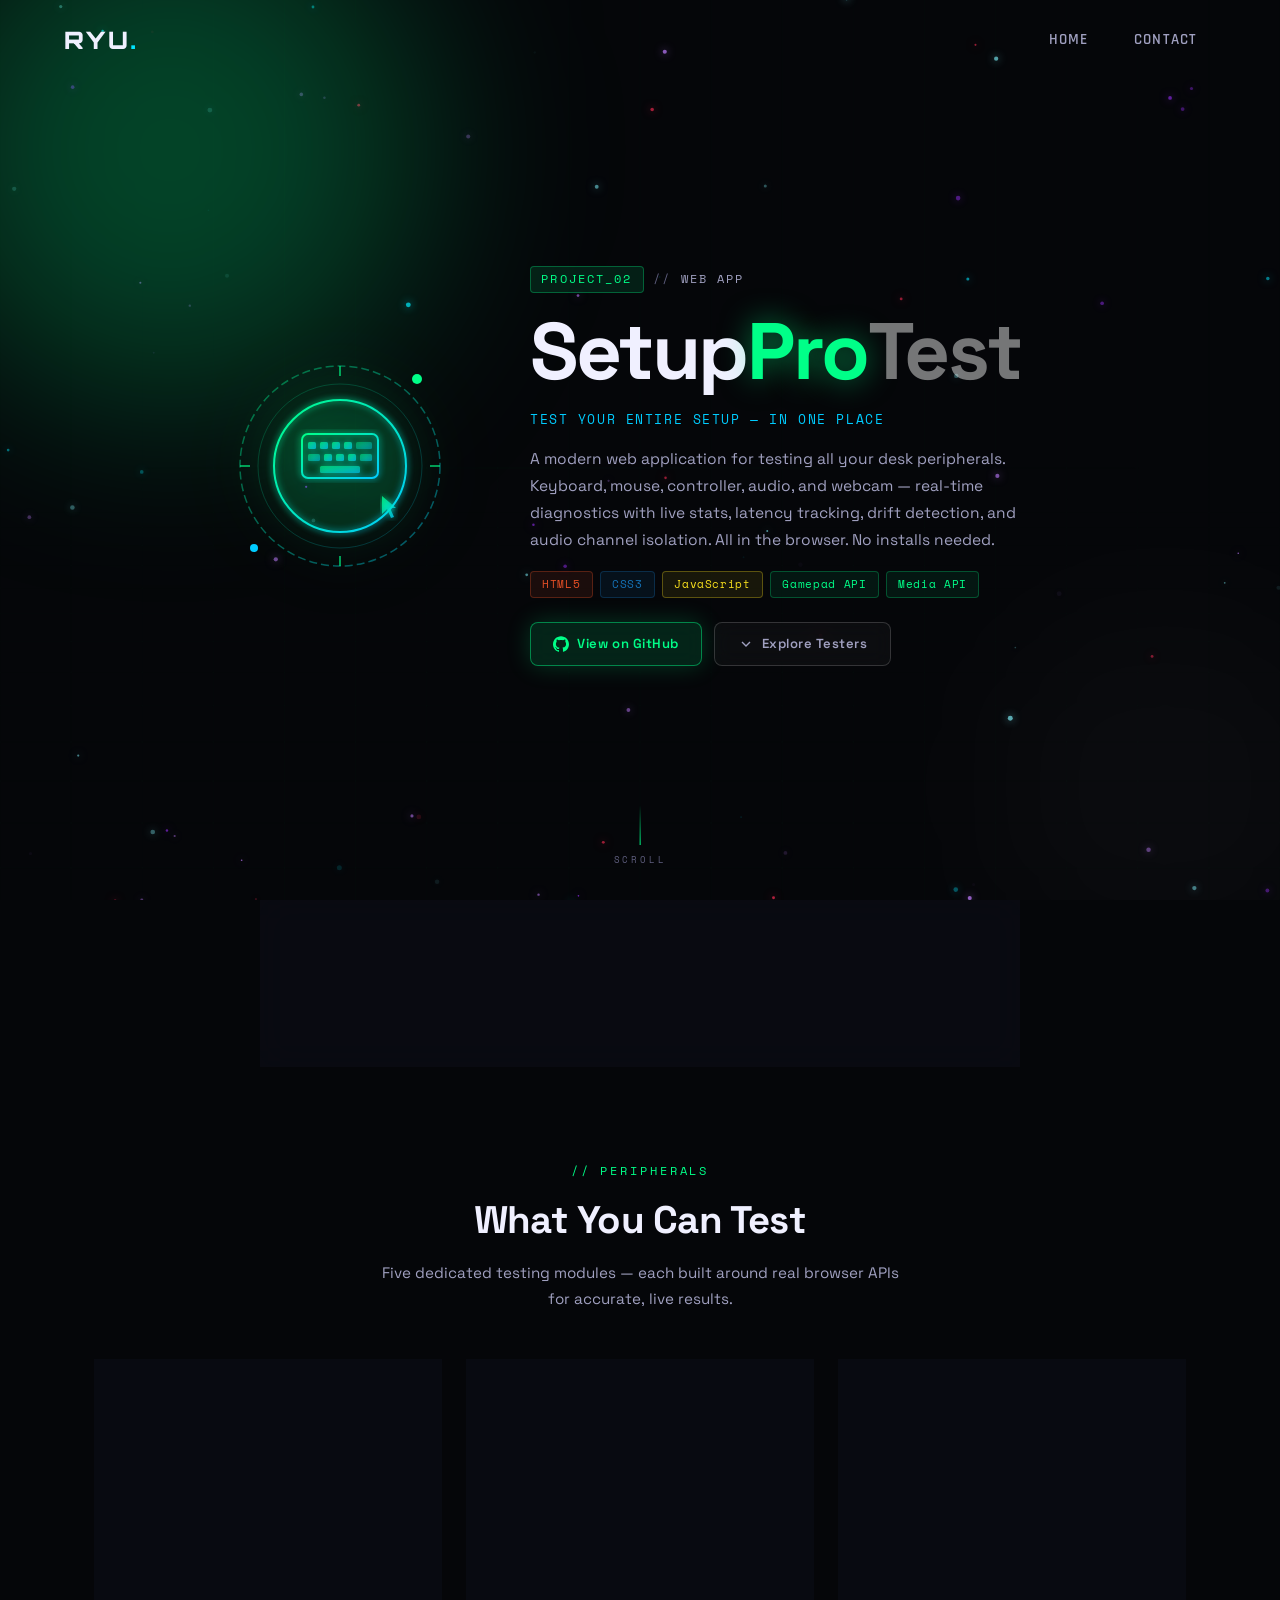
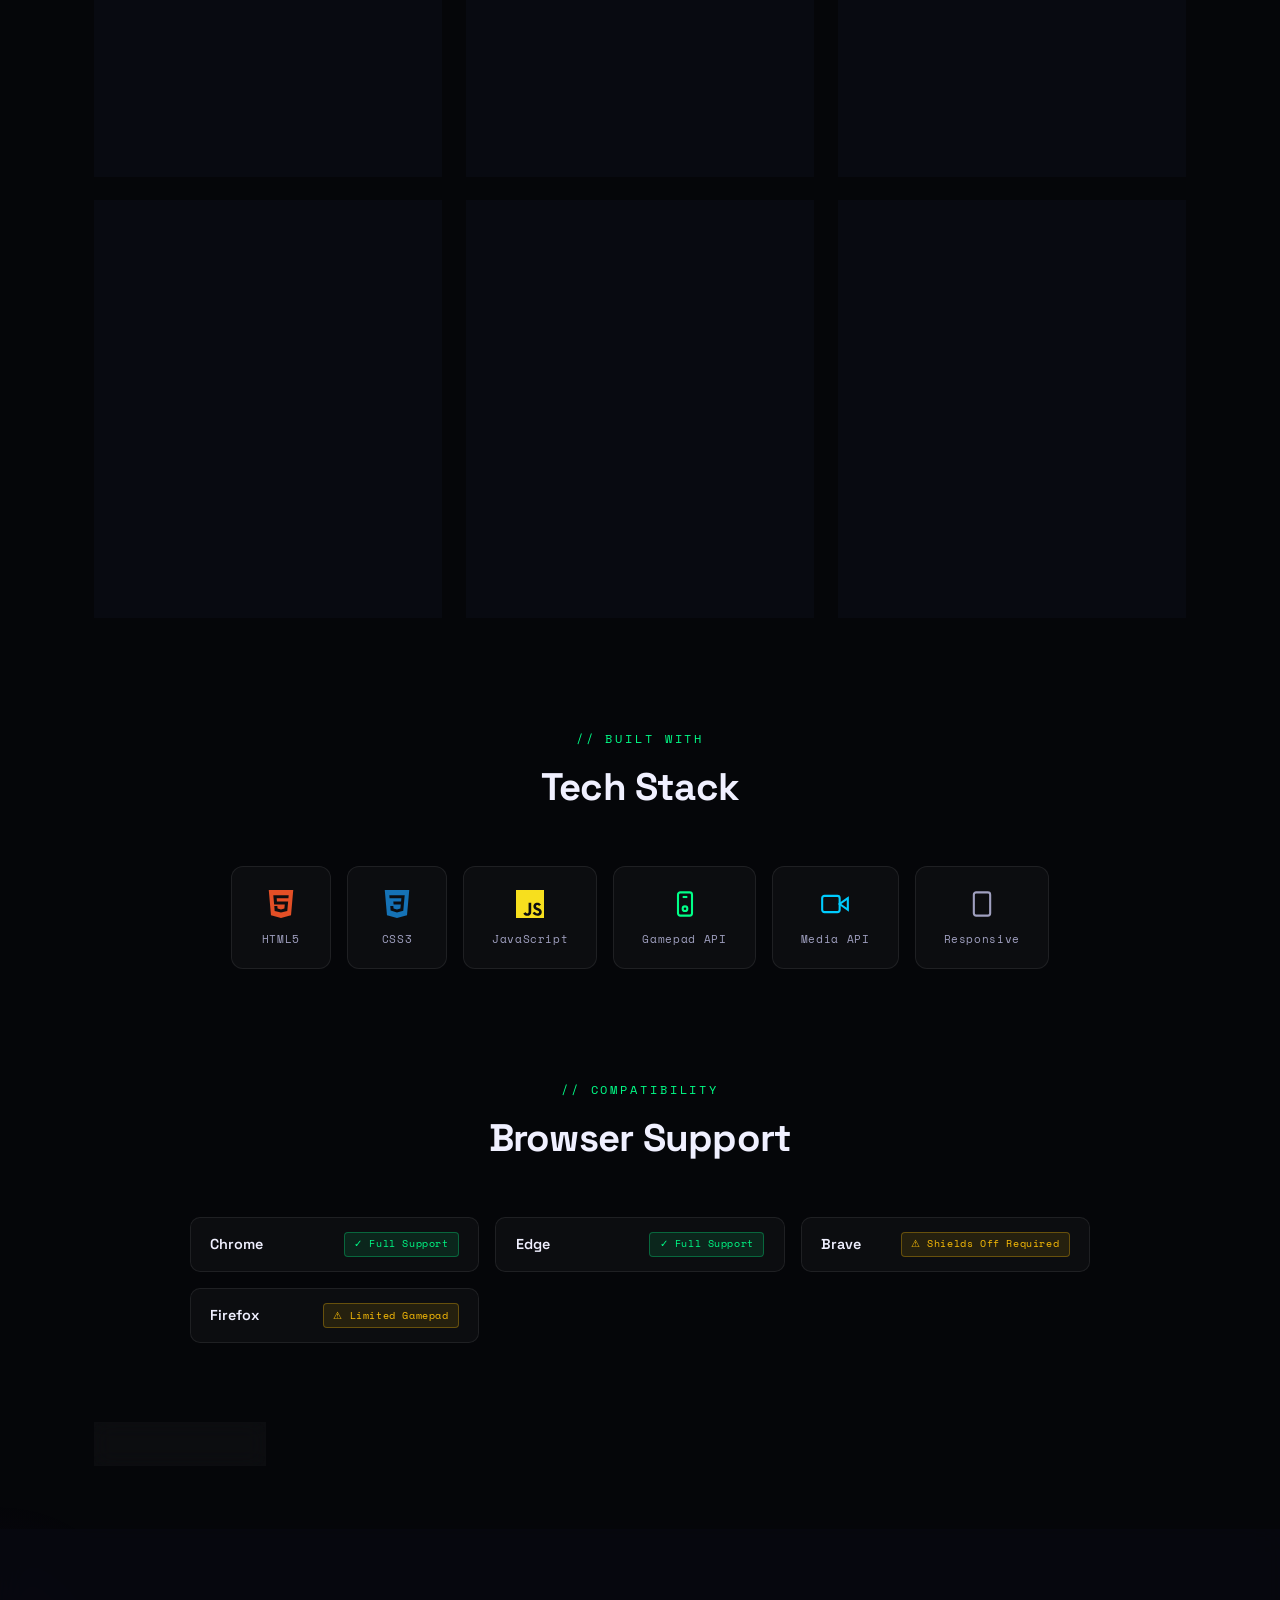
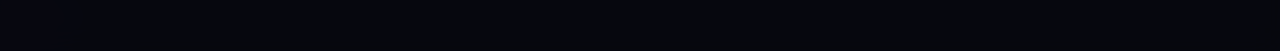
==== pages/setupprotest.html @ fd31625f "Add files via upload" ====
<!DOCTYPE html>
<html lang="en">
<head>
  <meta charset="UTF-8" />
  <meta name="viewport" content="width=device-width, initial-scale=1.0" />
  <title>SetupProTest — RYU Projects</title>
  <link rel="stylesheet" href="../css/global.css" />
  <link rel="stylesheet" href="../css/header.css" />
  <link rel="stylesheet" href="../css/footer.css" />
  <link rel="stylesheet" href="../css/setupprotest.css" />
  <link rel="icon" href="../assets/img/favicon.jpg" />
</head>
<body class="spt-page">

  <canvas id="particle-canvas"></canvas>
  <canvas id="grid-canvas"></canvas>

  <!-- ░░ HEADER ░░ -->
  <header class="site-header" id="site-header">
    <div class="header-inner">
      <a href="../index.html" class="logo">RYU<span class="logo-dot">.</span></a>
      <nav class="nav-links">
        <a href="../index.html" class="nav-link">Home</a>
        <a href="../pages/contact.html" class="nav-link">Contact</a>
      </nav>
      <button class="nav-toggle" id="nav-toggle" aria-label="Toggle menu">
        <span></span><span></span><span></span>
      </button>
    </div>
    <div class="mobile-menu" id="mobile-menu">
      <a href="../index.html" class="mob-link">Home</a>
      <a href="../pages/contact.html" class="mob-link">Contact</a>
    </div>
  </header>

  <main>

    <!-- ══ HERO ══ -->
    <section class="spt-hero">
      <div class="spt-glow spt-glow--green"></div>
      <div class="spt-glow spt-glow--white"></div>

      <div class="spt-hero-inner">

        <!-- Visual -->
        <div class="spt-logo-wrap">
          <div class="spt-logo-ring">
            <svg class="spt-logo-svg" viewBox="0 0 220 220" fill="none" xmlns="http://www.w3.org/2000/svg">
              <defs>
                <linearGradient id="sptGrad" x1="0%" y1="0%" x2="100%" y2="100%">
                  <stop offset="0%" stop-color="#00ff88"/>
                  <stop offset="100%" stop-color="#00ccff"/>
                </linearGradient>
                <filter id="sptGlow">
                  <feGaussianBlur stdDeviation="3" result="blur"/>
                  <feMerge><feMergeNode in="blur"/><feMergeNode in="SourceGraphic"/></feMerge>
                </filter>
              </defs>
              <circle cx="110" cy="110" r="100" stroke="url(#sptGrad)" stroke-width="1.5" stroke-dasharray="8 4" opacity="0.4"/>
              <circle cx="110" cy="110" r="82" stroke="url(#sptGrad)" stroke-width="1" opacity="0.2"/>
              <circle cx="110" cy="110" r="66" fill="rgba(0,255,136,0.05)" stroke="url(#sptGrad)" stroke-width="2" filter="url(#sptGlow)"/>
              <!-- Keyboard icon -->
              <g transform="translate(72, 78)" filter="url(#sptGlow)">
                <rect x="0" y="0" width="76" height="44" rx="6" fill="none" stroke="url(#sptGrad)" stroke-width="2"/>
                <rect x="6"  y="8"  width="8" height="7" rx="1.5" fill="url(#sptGrad)" opacity="0.7"/>
                <rect x="18" y="8"  width="8" height="7" rx="1.5" fill="url(#sptGrad)" opacity="0.7"/>
                <rect x="30" y="8"  width="8" height="7" rx="1.5" fill="url(#sptGrad)" opacity="0.7"/>
                <rect x="42" y="8"  width="8" height="7" rx="1.5" fill="url(#sptGrad)" opacity="0.7"/>
                <rect x="54" y="8"  width="16" height="7" rx="1.5" fill="url(#sptGrad)" opacity="0.4"/>
                <rect x="6"  y="20" width="12" height="7" rx="1.5" fill="url(#sptGrad)" opacity="0.5"/>
                <rect x="22" y="20" width="8"  height="7" rx="1.5" fill="url(#sptGrad)" opacity="0.7"/>
                <rect x="34" y="20" width="8"  height="7" rx="1.5" fill="url(#sptGrad)" opacity="0.7"/>
                <rect x="46" y="20" width="8"  height="7" rx="1.5" fill="url(#sptGrad)" opacity="0.7"/>
                <rect x="58" y="20" width="12" height="7" rx="1.5" fill="url(#sptGrad)" opacity="0.5"/>
                <rect x="18" y="32" width="40" height="7" rx="1.5" fill="url(#sptGrad)" opacity="0.6"/>
              </g>
              <!-- Mouse cursor -->
              <g transform="translate(152, 140)" filter="url(#sptGlow)">
                <path d="M0 0 L0 18 L5 13 L9 22 L12 21 L8 12 L14 12 Z" fill="url(#sptGrad)" opacity="0.8"/>
              </g>
              <!-- Tick marks -->
              <line x1="110" y1="10" x2="110" y2="20" stroke="#00ff88" stroke-width="2" opacity="0.6"/>
              <line x1="110" y1="200" x2="110" y2="210" stroke="#00ff88" stroke-width="2" opacity="0.6"/>
              <line x1="10" y1="110" x2="20" y2="110" stroke="#00ff88" stroke-width="2" opacity="0.6"/>
              <line x1="200" y1="110" x2="210" y2="110" stroke="#00ff88" stroke-width="2" opacity="0.6"/>
            </svg>
          </div>
          <div class="spt-ping spt-ping--1"></div>
          <div class="spt-ping spt-ping--2"></div>
        </div>

        <!-- Text -->
        <div class="spt-hero-text">
          <div class="spt-eyebrow">
            <span class="spt-eyebrow-tag">Project_02</span>
            <span class="spt-eyebrow-div">//</span>
            <span class="spt-eyebrow-sub">Web App</span>
          </div>
          <h1 class="spt-title">
            Setup<span class="spt-title-accent">Pro</span><span class="spt-title-dim">Test</span>
          </h1>
          <p class="spt-subtitle">Test Your Entire Setup — In One Place</p>
          <p class="spt-desc">
            A modern web application for testing all your desk peripherals.
            Keyboard, mouse, controller, audio, and webcam — real-time
            diagnostics with live stats, latency tracking, drift detection,
            and audio channel isolation. All in the browser. No installs needed.
          </p>
          <div class="spt-tech-row">
            <span class="spt-tech spt-tech--html">HTML5</span>
            <span class="spt-tech spt-tech--css">CSS3</span>
            <span class="spt-tech spt-tech--js">JavaScript</span>
            <span class="spt-tech spt-tech--api">Gamepad API</span>
            <span class="spt-tech spt-tech--api">Media API</span>
          </div>
          <div class="spt-cta-row">
            <a href="https://github.com/Andrei078/SetupProTest" class="spt-btn spt-btn--primary" target="_blank">
              <svg class="spt-btn-icon" viewBox="0 0 24 24" fill="currentColor">
                <path d="M12 .297c-6.63 0-12 5.373-12 12 0 5.303 3.438 9.8 8.205 11.385.6.113.82-.258.82-.577 0-.285-.01-1.04-.015-2.04-3.338.724-4.042-1.61-4.042-1.61C4.422 18.07 3.633 17.7 3.633 17.7c-1.087-.744.084-.729.084-.729 1.205.084 1.838 1.236 1.838 1.236 1.07 1.835 2.809 1.305 3.495.998.108-.776.417-1.305.76-1.605-2.665-.3-5.466-1.332-5.466-5.93 0-1.31.465-2.38 1.235-3.22-.135-.303-.54-1.523.105-3.176 0 0 1.005-.322 3.3 1.23.96-.267 1.98-.399 3-.405 1.02.006 2.04.138 3 .405 2.28-1.552 3.285-1.23 3.285-1.23.645 1.653.24 2.873.12 3.176.765.84 1.23 1.91 1.23 3.22 0 4.61-2.805 5.625-5.475 5.92.42.36.81 1.096.81 2.22 0 1.606-.015 2.896-.015 3.286 0 .315.21.69.825.57C20.565 22.092 24 17.592 24 12.297c0-6.627-5.373-12-12-12"/>
              </svg>
              View on GitHub
            </a>
            <a href="#testers" class="spt-btn spt-btn--secondary">
              <svg class="spt-btn-icon" viewBox="0 0 24 24" fill="none" stroke="currentColor" stroke-width="2">
                <polyline points="6 9 12 15 18 9"/>
              </svg>
              Explore Testers
            </a>
          </div>
        </div>
      </div>

      <div class="scroll-hint" aria-hidden="true">
        <span class="scroll-hint-line spt-scroll-line"></span>
        <span class="scroll-hint-text">SCROLL</span>
      </div>
    </section>

    <!-- ══ STATS ══ -->
    <section class="spt-stats">
      <div class="spt-container">
        <div class="spt-stats-row">
          <div class="spt-stat">
            <span class="spt-stat-num">5</span>
            <span class="spt-stat-lbl">Peripheral Testers</span>
          </div>
          <div class="spt-stat-div"></div>
          <div class="spt-stat">
            <span class="spt-stat-num">0</span>
            <span class="spt-stat-lbl">Installs Needed</span>
          </div>
          <div class="spt-stat-div"></div>
          <div class="spt-stat">
            <span class="spt-stat-num">RT</span>
            <span class="spt-stat-lbl">Real-Time Stats</span>
          </div>
          <div class="spt-stat-div"></div>
          <div class="spt-stat">
            <span class="spt-stat-num">3</span>
            <span class="spt-stat-lbl">Controller Types</span>
          </div>
        </div>
      </div>
    </section>

    <!-- ══ TESTERS ══ -->
    <section class="spt-testers" id="testers">
      <div class="spt-container">
        <div class="spt-section-header">
          <p class="spt-section-label">// PERIPHERALS</p>
          <h2 class="spt-section-title">What You Can Test</h2>
          <p class="spt-section-sub">Five dedicated testing modules — each built around real browser APIs for accurate, live results.</p>
        </div>

        <div class="spt-testers-grid">

          <!-- KEYBOARD -->
          <div class="spt-tester-card spt-card--featured" data-color="green">
            <div class="spt-card-glow"></div>
            <div class="spt-card-top">
              <div class="spt-card-icon spt-icon--green">
                <svg viewBox="0 0 24 24" fill="none" stroke="currentColor" stroke-width="1.8">
                  <rect x="2" y="6" width="20" height="13" rx="2"/>
                  <line x1="6" y1="10" x2="6.01" y2="10"/><line x1="10" y1="10" x2="10.01" y2="10"/>
                  <line x1="14" y1="10" x2="14.01" y2="10"/><line x1="18" y1="10" x2="18.01" y2="10"/>
                  <line x1="6" y1="14" x2="6.01" y2="14"/><line x1="18" y1="14" x2="18.01" y2="14"/>
                  <line x1="10" y1="17" x2="14" y2="17"/>
                </svg>
              </div>
              <div>
                <span class="spt-card-num">01</span>
                <h3 class="spt-card-title">Keyboard Tester</h3>
              </div>
            </div>
            <p class="spt-card-desc">Press any key and watch it light up in real time. Detects every keypress, measures input latency in milliseconds, and identifies stuck or unresponsive keys. Perfect for testing mechanical switches.</p>
            <ul class="spt-feature-list">
              <li><span class="spt-check">✓</span> Real-time key press visualisation</li>
              <li><span class="spt-check">✓</span> Input latency measurement (ms)</li>
              <li><span class="spt-check">✓</span> Stuck key detection</li>
              <li><span class="spt-check">✓</span> Full keyboard layout display</li>
            </ul>
            <div class="spt-card-footer">
              <code class="spt-file-tag">Keyboard.html</code>
              <code class="spt-file-tag">Keyboard.js</code>
            </div>
          </div>

          <!-- MOUSE -->
          <div class="spt-tester-card" data-color="cyan">
            <div class="spt-card-glow spt-cglow--cyan"></div>
            <div class="spt-card-top">
              <div class="spt-card-icon spt-icon--cyan">
                <svg viewBox="0 0 24 24" fill="none" stroke="currentColor" stroke-width="1.8">
                  <path d="M6 3h12a3 3 0 0 1 3 3v12a3 3 0 0 1-3 3H6a3 3 0 0 1-3-3V6a3 3 0 0 1 3-3z"/>
                  <line x1="12" y1="3" x2="12" y2="11"/>
                  <path d="M12 11a2 2 0 1 0 0 4 2 2 0 0 0 0-4z"/>
                </svg>
              </div>
              <div>
                <span class="spt-card-num">02</span>
                <h3 class="spt-card-title">Mouse Tester</h3>
              </div>
            </div>
            <p class="spt-card-desc">Track movement accuracy, click response time, and scroll precision on a live canvas. Detects double-click issues and visualises your cursor trail to expose jitter or sensor problems.</p>
            <ul class="spt-feature-list">
              <li><span class="spt-check spt-check--cyan">✓</span> Live cursor tracking canvas</li>
              <li><span class="spt-check spt-check--cyan">✓</span> Click response time (ms)</li>
              <li><span class="spt-check spt-check--cyan">✓</span> Scroll wheel precision test</li>
              <li><span class="spt-check spt-check--cyan">✓</span> Jitter &amp; sensor visualisation</li>
            </ul>
            <div class="spt-card-footer">
              <code class="spt-file-tag spt-tag--cyan">Mouse.html</code>
              <code class="spt-file-tag spt-tag--cyan">Mouse.js</code>
            </div>
          </div>

          <!-- CONTROLLER -->
          <div class="spt-tester-card" data-color="purple">
            <div class="spt-card-glow spt-cglow--purple"></div>
            <div class="spt-card-top">
              <div class="spt-card-icon spt-icon--purple">
                <svg viewBox="0 0 24 24" fill="none" stroke="currentColor" stroke-width="1.8">
                  <path d="M6 12H4a2 2 0 0 0-2 2v3a2 2 0 0 0 2 2h2"/>
                  <path d="M18 12h2a2 2 0 0 1 2 2v3a2 2 0 0 1-2 2h-2"/>
                  <path d="M6 9a6 6 0 0 1 12 0v10H6V9z"/>
                  <line x1="9" y1="12" x2="9" y2="16"/><line x1="7" y1="14" x2="11" y2="14"/>
                  <circle cx="15" cy="13" r="1" fill="currentColor"/>
                  <circle cx="17" cy="15" r="1" fill="currentColor"/>
                </svg>
              </div>
              <div>
                <span class="spt-card-num">03</span>
                <h3 class="spt-card-title">Controller Tester</h3>
              </div>
            </div>
            <p class="spt-card-desc">Plug in any controller and see every button, trigger, and stick respond on a visual layout. Supports Xbox, PS4 &amp; PS5. Auto-detects the device and displays stick drift in real time.</p>
            <ul class="spt-feature-list">
              <li><span class="spt-check spt-check--purple">✓</span> Xbox / PS4 / PS5 support</li>
              <li><span class="spt-check spt-check--purple">✓</span> Stick drift detection</li>
              <li><span class="spt-check spt-check--purple">✓</span> Trigger pressure monitoring</li>
              <li><span class="spt-check spt-check--purple">✓</span> Rumble / vibration test</li>
            </ul>
            <div class="spt-card-footer">
              <code class="spt-file-tag spt-tag--purple">Controller.html</code>
              <code class="spt-file-tag spt-tag--purple">Controller.js</code>
            </div>
          </div>

          <!-- AUDIO -->
          <div class="spt-tester-card" data-color="orange">
            <div class="spt-card-glow spt-cglow--orange"></div>
            <div class="spt-card-top">
              <div class="spt-card-icon spt-icon--orange">
                <svg viewBox="0 0 24 24" fill="none" stroke="currentColor" stroke-width="1.8">
                  <path d="M9 18V5l12-2v13"/>
                  <circle cx="6" cy="18" r="3"/><circle cx="18" cy="16" r="3"/>
                </svg>
              </div>
              <div>
                <span class="spt-card-num">04</span>
                <h3 class="spt-card-title">Audio Tester</h3>
              </div>
            </div>
            <p class="spt-card-desc">Isolate left and right audio channels to detect balance issues or blown drivers. Play a test tone and check microphone input levels. Works with headsets, speakers, and any audio device.</p>
            <ul class="spt-feature-list">
              <li><span class="spt-check spt-check--orange">✓</span> L / R channel isolation test</li>
              <li><span class="spt-check spt-check--orange">✓</span> Test tone playback</li>
              <li><span class="spt-check spt-check--orange">✓</span> Microphone input monitoring</li>
              <li><span class="spt-check spt-check--orange">✓</span> Volume level visualiser</li>
            </ul>
            <div class="spt-card-footer">
              <code class="spt-file-tag spt-tag--orange">audio.html</code>
              <code class="spt-file-tag spt-tag--orange">audio.js</code>
            </div>
          </div>

          <!-- WEBCAM -->
          <div class="spt-tester-card" data-color="blue">
            <div class="spt-card-glow spt-cglow--blue"></div>
            <div class="spt-card-top">
              <div class="spt-card-icon spt-icon--blue">
                <svg viewBox="0 0 24 24" fill="none" stroke="currentColor" stroke-width="1.8">
                  <path d="M23 7l-7 5 7 5V7z"/>
                  <rect x="1" y="5" width="15" height="14" rx="2"/>
                </svg>
              </div>
              <div>
                <span class="spt-card-num">05</span>
                <h3 class="spt-card-title">Webcam Tester</h3>
              </div>
            </div>
            <p class="spt-card-desc">Instantly preview your webcam feed in the browser with no drivers or plugins needed. Verify resolution, frame rate, and image quality before any meeting or streaming session.</p>
            <ul class="spt-feature-list">
              <li><span class="spt-check spt-check--blue">✓</span> Live video preview</li>
              <li><span class="spt-check spt-check--blue">✓</span> Resolution &amp; FPS display</li>
              <li><span class="spt-check spt-check--blue">✓</span> No plugins required</li>
              <li><span class="spt-check spt-check--blue">✓</span> Multi-camera selection</li>
            </ul>
            <div class="spt-card-footer">
              <code class="spt-file-tag spt-tag--blue">Webcam.html</code>
              <code class="spt-file-tag spt-tag--blue">Webcam.js</code>
            </div>
          </div>

          <!-- SETTINGS -->
          <div class="spt-tester-card" data-color="gray">
            <div class="spt-card-top">
              <div class="spt-card-icon spt-icon--gray">
                <svg viewBox="0 0 24 24" fill="none" stroke="currentColor" stroke-width="1.8">
                  <circle cx="12" cy="12" r="3"/>
                  <path d="M19.4 15a1.65 1.65 0 0 0 .33 1.82l.06.06a2 2 0 0 1-2.83 2.83l-.06-.06a1.65 1.65 0 0 0-1.82-.33 1.65 1.65 0 0 0-1 1.51V21a2 2 0 0 1-4 0v-.09A1.65 1.65 0 0 0 9 19.4a1.65 1.65 0 0 0-1.82.33l-.06.06a2 2 0 0 1-2.83-2.83l.06-.06A1.65 1.65 0 0 0 4.68 15a1.65 1.65 0 0 0-1.51-1H3a2 2 0 0 1 0-4h.09A1.65 1.65 0 0 0 4.6 9a1.65 1.65 0 0 0-.33-1.82l-.06-.06a2 2 0 0 1 2.83-2.83l.06.06A1.65 1.65 0 0 0 9 4.68a1.65 1.65 0 0 0 1-1.51V3a2 2 0 0 1 4 0v.09a1.65 1.65 0 0 0 1 1.51 1.65 1.65 0 0 0 1.82-.33l.06-.06a2 2 0 0 1 2.83 2.83l-.06.06A1.65 1.65 0 0 0 19.4 9a1.65 1.65 0 0 0 1.51 1H21a2 2 0 0 1 0 4h-.09a1.65 1.65 0 0 0-1.51 1z"/>
                </svg>
              </div>
              <div>
                <span class="spt-card-num">06</span>
                <h3 class="spt-card-title">Settings</h3>
              </div>
            </div>
            <p class="spt-card-desc">Customise the testing experience. Adjust sensitivity thresholds, toggle visual effects, select input devices, and configure latency display preferences to match your workflow.</p>
            <ul class="spt-feature-list">
              <li><span class="spt-check spt-check--gray">✓</span> Input device selection</li>
              <li><span class="spt-check spt-check--gray">✓</span> Sensitivity thresholds</li>
              <li><span class="spt-check spt-check--gray">✓</span> Visual effects toggle</li>
              <li><span class="spt-check spt-check--gray">✓</span> Latency display options</li>
            </ul>
            <div class="spt-card-footer">
              <code class="spt-file-tag spt-tag--gray">Setting.html</code>
              <code class="spt-file-tag spt-tag--gray">Setting.js</code>
            </div>
          </div>

        </div>
      </div>
    </section>

    <!-- ══ TECH STACK ══ -->
    <section class="spt-stack">
      <div class="spt-container">
        <div class="spt-section-header">
          <p class="spt-section-label">// BUILT WITH</p>
          <h2 class="spt-section-title">Tech Stack</h2>
        </div>
        <div class="spt-stack-grid">
          <div class="spt-stack-item"><div class="spt-stack-icon" style="color:#e34f26"><svg viewBox="0 0 24 24" fill="currentColor"><path d="M1.5 0h21l-1.91 21.563L11.977 24l-8.565-2.438L1.5 0zm7.031 9.75l-.232-2.718 10.059.003.23-2.622L5.412 4.41l.698 8.01h9.126l-.326 3.426-2.91.804-2.955-.81-.188-2.11H6.248l.33 4.171L12 19.351l5.379-1.443.744-8.157H8.531z"/></svg></div><span class="spt-stack-name">HTML5</span></div>
          <div class="spt-stack-item"><div class="spt-stack-icon" style="color:#1572b6"><svg viewBox="0 0 24 24" fill="currentColor"><path d="M1.5 0h21l-1.91 21.563L11.977 24l-8.564-2.438L1.5 0zm17.09 4.413L5.41 4.41l.213 2.622 10.125.002-.255 2.716h-6.64l.24 2.573h6.182l-.366 3.523-2.91.804-2.956-.81-.188-2.11h-2.61l.29 3.855L12 19.288l5.373-1.53L18.59 4.414v-.001z"/></svg></div><span class="spt-stack-name">CSS3</span></div>
          <div class="spt-stack-item"><div class="spt-stack-icon" style="color:#f7df1e"><svg viewBox="0 0 24 24" fill="currentColor"><path d="M0 0h24v24H0V0zm22.034 18.276c-.175-1.095-.888-2.015-3.003-2.873-.736-.345-1.554-.585-1.797-1.14-.091-.33-.105-.51-.046-.705.15-.646.915-.84 1.515-.66.39.12.75.42.976.9 1.034-.676 1.034-.676 1.755-1.125-.27-.42-.404-.601-.586-.78-.63-.705-1.469-1.065-2.834-1.034l-.705.089c-.676.165-1.32.525-1.71 1.005-1.14 1.291-.811 3.541.569 4.471 1.365 1.02 3.361 1.244 3.616 2.205.24 1.17-.87 1.545-1.966 1.41-.811-.18-1.26-.586-1.755-1.336l-1.83 1.051c.21.48.45.689.81 1.109 1.74 1.756 6.09 1.666 6.871-1.004.029-.09.24-.705.074-1.65l.046.067zm-8.983-7.245h-2.248c0 1.938-.009 3.864-.009 5.805 0 1.232.063 2.363-.138 2.711-.33.689-1.18.601-1.566.48-.396-.196-.597-.466-.83-.855-.063-.105-.11-.196-.127-.196l-1.825 1.125c.305.63.75 1.172 1.324 1.517.855.51 2.004.675 3.207.405.783-.226 1.458-.691 1.811-1.411.51-.93.402-2.07.397-3.346.012-2.054 0-4.109 0-6.179l.004-.056z"/></svg></div><span class="spt-stack-name">JavaScript</span></div>
          <div class="spt-stack-item"><div class="spt-stack-icon" style="color:#00ff88"><svg viewBox="0 0 24 24" fill="none" stroke="currentColor" stroke-width="1.8"><rect x="6" y="2" width="12" height="20" rx="2"/><line x1="10" y1="6" x2="14" y2="6"/><circle cx="12" cy="16" r="2"/></svg></div><span class="spt-stack-name">Gamepad API</span></div>
          <div class="spt-stack-item"><div class="spt-stack-icon" style="color:#00ccff"><svg viewBox="0 0 24 24" fill="none" stroke="currentColor" stroke-width="1.8"><path d="M23 7l-7 5 7 5V7z"/><rect x="1" y="5" width="15" height="14" rx="2"/></svg></div><span class="spt-stack-name">Media API</span></div>
          <div class="spt-stack-item"><div class="spt-stack-icon" style="color:#a0a0c0"><svg viewBox="0 0 24 24" fill="none" stroke="currentColor" stroke-width="1.8"><rect x="5" y="2" width="14" height="20" rx="2"/><line x1="12" y1="18" x2="12.01" y2="18"/></svg></div><span class="spt-stack-name">Responsive</span></div>
        </div>
      </div>
    </section>

    <!-- ══ BROWSER COMPAT ══ -->
    <section class="spt-compat">
      <div class="spt-container">
        <div class="spt-section-header">
          <p class="spt-section-label">// COMPATIBILITY</p>
          <h2 class="spt-section-title">Browser Support</h2>
        </div>
        <div class="spt-compat-grid">
          <div class="spt-compat-item">
            <span class="spt-compat-name">Chrome</span>
            <span class="spt-compat-badge spt-badge--green">✓ Full Support</span>
          </div>
          <div class="spt-compat-item">
            <span class="spt-compat-name">Edge</span>
            <span class="spt-compat-badge spt-badge--green">✓ Full Support</span>
          </div>
          <div class="spt-compat-item">
            <span class="spt-compat-name">Brave</span>
            <span class="spt-compat-badge spt-badge--yellow">⚠ Shields Off Required</span>
          </div>
          <div class="spt-compat-item">
            <span class="spt-compat-name">Firefox</span>
            <span class="spt-compat-badge spt-badge--yellow">⚠ Limited Gamepad</span>
          </div>
        </div>
      </div>
    </section>

    <!-- ══ BACK ══ -->
    <section class="spt-back">
      <div class="spt-container">
        <a href="../index.html" class="spt-back-btn">
          <svg viewBox="0 0 24 24" fill="none" stroke="currentColor" stroke-width="2">
            <polyline points="15 18 9 12 15 6"/>
          </svg>
          Back to Portfolio
        </a>
      </div>
    </section>

  </main>

  <!-- ░░ FOOTER ░░ -->
  <footer class="site-footer">
    <div class="footer-inner">
      <div class="footer-left">
        <span class="footer-logo">RYU<span class="logo-dot">.</span></span>
        <p class="footer-sub">Building the future, one line at a time.</p>
      </div>
      <div class="footer-links">
        <a href="../index.html" class="footer-link">Home</a>
        <a href="../pages/contact.html" class="footer-link">Contact</a>
      </div>
      <div class="footer-right">
        <p class="footer-copy">&copy; <span id="year"></span> RYU. All rights reserved.</p>
      </div>
    </div>
    <div class="footer-bar"></div>
  </footer>

  <script src="../js/particles.js"></script>
  <script src="../js/main.js"></script>
  <script src="../js/setupprotest.js"></script>
</body>
</html>
---- css/global.css ----
/* ═══════════════════════════════════════════
   global.css  —  Variables, Reset, Base
   ═══════════════════════════════════════════ */

/* ── Google Fonts ── */
@import url('https://fonts.googleapis.com/css2?family=Orbitron:wght@400;600;700;900&family=Rajdhani:wght@300;400;500;600;700&family=Share+Tech+Mono&display=swap');

/* ── Design Tokens ── */
:root {
  --purple:       #9b30ff;
  --purple-light: #bf7bff;
  --purple-dark:  #5a0099;
  --purple-glow:  rgba(155, 48, 255, 0.35);

  --cyan:         #00e5ff;
  --cyan-light:   #80f5ff;
  --cyan-dark:    #007a99;
  --cyan-glow:    rgba(0, 229, 255, 0.30);

  --red:          #ff2d55;
  --red-light:    #ff7090;
  --red-dark:     #991533;
  --red-glow:     rgba(255, 45, 85, 0.30);

  --bg:           #07080f;
  --bg-2:         #0d0e1a;
  --bg-3:         #131428;
  --surface:      rgba(255, 255, 255, 0.04);
  --surface-2:    rgba(255, 255, 255, 0.08);
  --border:       rgba(255, 255, 255, 0.10);
  --border-bright:rgba(255, 255, 255, 0.20);

  --text-1:       #f0f0ff;
  --text-2:       #a0a0c0;
  --text-3:       #606080;

  --font-display: 'Orbitron', monospace;
  --font-body:    'Rajdhani', sans-serif;
  --font-mono:    'Share Tech Mono', monospace;

  --radius-sm:    6px;
  --radius-md:    12px;
  --radius-lg:    20px;
  --radius-xl:    32px;

  --transition:   0.3s cubic-bezier(0.25, 0.46, 0.45, 0.94);
  --transition-fast: 0.15s ease;

  --blur-glass:   blur(16px) saturate(180%);
  --shadow-glow-purple: 0 0 40px rgba(155, 48, 255, 0.4);
  --shadow-glow-cyan:   0 0 40px rgba(0, 229, 255, 0.4);
  --shadow-glow-red:    0 0 40px rgba(255, 45, 85, 0.4);
}

/* ── Reset ── */
*, *::before, *::after {
  box-sizing: border-box;
  margin: 0;
  padding: 0;
}

html {
  scroll-behavior: smooth;
  font-size: 16px;
}

body {
  background-color: var(--bg);
  color: var(--text-1);
  font-family: var(--font-body);
  font-weight: 400;
  line-height: 1.6;
  min-height: 100vh;
  overflow-x: hidden;
  position: relative;
}

a {
  color: inherit;
  text-decoration: none;
}

img, svg {
  display: block;
  max-width: 100%;
}

button {
  cursor: pointer;
  font-family: inherit;
  border: none;
  background: none;
}

/* ── Particle canvas (background layer) ── */
#particle-canvas {
  position: fixed;
  inset: 0;
  z-index: 0;
  pointer-events: none;
}

/* ── Everything above canvas ── */
header, main, footer {
  position: relative;
  z-index: 1;
}

/* ── Shared section title ── */
.section-title {
  font-family: var(--font-display);
  font-size: clamp(1.4rem, 4vw, 2rem);
  font-weight: 700;
  color: var(--text-1);
  margin-bottom: 2.5rem;
  letter-spacing: 0.05em;
}

.title-accent {
  color: var(--cyan);
  margin-right: 0.5rem;
  font-weight: 400;
}

/* ── Glow blobs ── */
.hero-glow {
  position: absolute;
  border-radius: 50%;
  filter: blur(80px);
  pointer-events: none;
  z-index: 0;
  animation: glow-pulse 6s ease-in-out infinite alternate;
}

.glow-purple {
  width: 500px;
  height: 500px;
  background: var(--purple-glow);
  top: -100px;
  left: -100px;
  animation-delay: 0s;
}

.glow-cyan {
  width: 400px;
  height: 400px;
  background: var(--cyan-glow);
  bottom: -80px;
  right: -80px;
  animation-delay: 3s;
}

@keyframes glow-pulse {
  from { opacity: 0.6; transform: scale(1); }
  to   { opacity: 1;   transform: scale(1.15); }
}

/* ── Scrollbar ── */
::-webkit-scrollbar { width: 6px; }
::-webkit-scrollbar-track { background: var(--bg-2); }
::-webkit-scrollbar-thumb {
  background: linear-gradient(180deg, var(--purple), var(--cyan));
  border-radius: 3px;
}

/* ── Selection ── */
::selection {
  background: var(--purple);
  color: #fff;
}

/* ── Utility: glassmorphism surface ── */
.glass {
  background: var(--surface);
  backdrop-filter: var(--blur-glass);
  -webkit-backdrop-filter: var(--blur-glass);
  border: 1px solid var(--border);
}

/* ── Responsive grid container ── */
.container {
  width: 100%;
  max-width: 1200px;
  margin: 0 auto;
  padding: 0 1.5rem;
}
---- css/header.css ----
/* ═══════════════════════════════════════════
   header.css  —  Navigation / Header
   ═══════════════════════════════════════════ */

.site-header {
  position: fixed;
  top: 0;
  left: 0;
  right: 0;
  z-index: 100;
  transition: var(--transition);
}

.site-header.scrolled {
  background: rgba(7, 8, 15, 0.75);
  backdrop-filter: var(--blur-glass);
  -webkit-backdrop-filter: var(--blur-glass);
  border-bottom: 1px solid var(--border);
  box-shadow: 0 4px 32px rgba(0, 0, 0, 0.4);
}

.header-inner {
  display: flex;
  align-items: center;
  justify-content: space-between;
  max-width: 1200px;
  margin: 0 auto;
  padding: 1.2rem 1.5rem;
}

/* ── Logo ── */
.logo {
  font-family: var(--font-display);
  font-size: 1.5rem;
  font-weight: 900;
  letter-spacing: 0.1em;
  color: var(--text-1);
  text-transform: uppercase;
  position: relative;
  transition: var(--transition);
}

.logo:hover {
  color: var(--cyan);
  text-shadow: 0 0 20px var(--cyan-glow);
}

.logo-dot {
  color: var(--cyan);
}

/* ── Desktop nav ── */
.nav-links {
  display: flex;
  gap: 0.5rem;
}

.nav-link {
  font-family: var(--font-body);
  font-size: 0.95rem;
  font-weight: 600;
  letter-spacing: 0.08em;
  text-transform: uppercase;
  color: var(--text-2);
  padding: 0.5rem 1.1rem;
  border-radius: var(--radius-md);
  border: 1px solid transparent;
  background: transparent;
  backdrop-filter: none;
  transition: var(--transition);
  position: relative;
  overflow: hidden;
}

.nav-link::before {
  content: '';
  position: absolute;
  inset: 0;
  background: linear-gradient(135deg, var(--purple-glow), var(--cyan-glow));
  opacity: 0;
  transition: var(--transition);
}

.nav-link:hover,
.nav-link.active {
  color: var(--text-1);
  border-color: var(--border-bright);
  background: var(--surface-2);
  backdrop-filter: var(--blur-glass);
  -webkit-backdrop-filter: var(--blur-glass);
  box-shadow: 0 0 20px rgba(155, 48, 255, 0.2);
}

.nav-link:hover::before,
.nav-link.active::before {
  opacity: 1;
}

.nav-link.active {
  color: var(--cyan);
  border-color: rgba(0, 229, 255, 0.3);
}

/* ── Mobile hamburger toggle ── */
.nav-toggle {
  display: none;
  flex-direction: column;
  gap: 5px;
  padding: 0.4rem;
  background: var(--surface-2);
  border: 1px solid var(--border);
  border-radius: var(--radius-sm);
  backdrop-filter: var(--blur-glass);
}

.nav-toggle span {
  display: block;
  width: 22px;
  height: 2px;
  background: var(--text-1);
  border-radius: 2px;
  transition: var(--transition);
}

.nav-toggle.open span:nth-child(1) { transform: translateY(7px) rotate(45deg); }
.nav-toggle.open span:nth-child(2) { opacity: 0; transform: scaleX(0); }
.nav-toggle.open span:nth-child(3) { transform: translateY(-7px) rotate(-45deg); }

/* ── Mobile menu dropdown ── */
.mobile-menu {
  display: none;
  flex-direction: column;
  gap: 0.25rem;
  padding: 1rem 1.5rem 1.2rem;
  background: rgba(7, 8, 15, 0.92);
  backdrop-filter: var(--blur-glass);
  -webkit-backdrop-filter: var(--blur-glass);
  border-bottom: 1px solid var(--border);
  transform-origin: top;
  animation: menu-open 0.25s ease forwards;
}

.mobile-menu.is-open {
  display: flex;
}

@keyframes menu-open {
  from { opacity: 0; transform: scaleY(0.9); }
  to   { opacity: 1; transform: scaleY(1); }
}

.mob-link {
  font-family: var(--font-body);
  font-size: 1.05rem;
  font-weight: 600;
  letter-spacing: 0.06em;
  text-transform: uppercase;
  color: var(--text-2);
  padding: 0.75rem 1rem;
  border-radius: var(--radius-sm);
  border: 1px solid transparent;
  transition: var(--transition);
}

.mob-link:hover {
  color: var(--cyan);
  background: var(--surface-2);
  border-color: var(--border);
}

/* ── Responsive ── */
@media (max-width: 640px) {
  .nav-links  { display: none; }
  .nav-toggle { display: flex; }
}
---- css/footer.css ----
/* ═══════════════════════════════════════════
   footer.css  —  Site Footer
   ═══════════════════════════════════════════ */

.site-footer {
  position: relative;
  background: rgba(7, 8, 15, 0.9);
  backdrop-filter: var(--blur-glass);
  -webkit-backdrop-filter: var(--blur-glass);
  border-top: 1px solid var(--border);
  padding: 2.5rem 1.5rem 1.5rem;
  overflow: hidden;
}

/* Top gradient bar */
.footer-bar {
  position: absolute;
  top: 0; left: 0; right: 0;
  height: 2px;
  background: linear-gradient(
    90deg,
    transparent 0%,
    var(--purple) 25%,
    var(--cyan) 50%,
    var(--red) 75%,
    transparent 100%
  );
}

.footer-inner {
  max-width: 1200px;
  margin: 0 auto;
  display: flex;
  align-items: center;
  justify-content: space-between;
  flex-wrap: wrap;
  gap: 1.5rem;
}

/* ── Left: brand ── */
.footer-left {
  display: flex;
  flex-direction: column;
  gap: 0.3rem;
}

.footer-logo {
  font-family: var(--font-display);
  font-size: 1.3rem;
  font-weight: 900;
  letter-spacing: 0.1em;
  color: var(--text-1);
}

.footer-sub {
  font-family: var(--font-mono);
  font-size: 0.75rem;
  color: var(--text-3);
  letter-spacing: 0.06em;
}

/* ── Center: links ── */
.footer-links {
  display: flex;
  gap: 0.5rem;
  flex-wrap: wrap;
  justify-content: center;
}

.footer-link {
  font-family: var(--font-body);
  font-size: 0.85rem;
  font-weight: 600;
  letter-spacing: 0.08em;
  text-transform: uppercase;
  color: var(--text-3);
  padding: 0.35rem 0.8rem;
  border-radius: var(--radius-sm);
  border: 1px solid transparent;
  transition: var(--transition);
}

.footer-link:hover {
  color: var(--cyan);
  border-color: rgba(0, 229, 255, 0.25);
  background: rgba(0, 229, 255, 0.06);
}

/* ── Right: copyright ── */
.footer-right {}

.footer-copy {
  font-family: var(--font-mono);
  font-size: 0.72rem;
  color: var(--text-3);
  letter-spacing: 0.05em;
  text-align: right;
}

/* ── Responsive ── */
@media (max-width: 640px) {
  .footer-inner {
    flex-direction: column;
    align-items: center;
    text-align: center;
  }

  .footer-copy {
    text-align: center;
  }
}
---- css/setupprotest.css ----
/* ═══════════════════════════════════════════
   setupprotest.css  —  SetupProTest Page
   Aesthetic: Dark Tech / Hardware / Electric
   ═══════════════════════════════════════════ */

@import url('https://fonts.googleapis.com/css2?family=Space+Grotesk:wght@300;400;500;600;700&family=Space+Mono:wght@400;700&display=swap');

/* ── Page tokens ── */
.spt-page {
  --spt-green:        #00ff88;
  --spt-green-dim:    #00cc6a;
  --spt-green-glow:   rgba(0, 255, 136, 0.25);
  --spt-cyan:         #00ccff;
  --spt-cyan-glow:    rgba(0, 204, 255, 0.2);
  --spt-purple:       #9b5cff;
  --spt-purple-glow:  rgba(155, 92, 255, 0.2);
  --spt-orange:       #ff8c42;
  --spt-orange-glow:  rgba(255, 140, 66, 0.2);
  --spt-blue:         #4488ff;
  --spt-blue-glow:    rgba(68, 136, 255, 0.2);

  --spt-bg:           #050609;
  --spt-surface:      rgba(255,255,255,0.03);
  --spt-surface-2:    rgba(255,255,255,0.06);
  --spt-border:       rgba(255,255,255,0.08);
  --spt-border-bright:rgba(255,255,255,0.16);

  --font-grotesk: 'Space Grotesk', sans-serif;
  --font-mono:    'Space Mono', monospace;

  background: var(--spt-bg);
  font-family: var(--font-grotesk);
}

/* Grid background canvas */
#grid-canvas {
  position: fixed;
  inset: 0;
  z-index: 0;
  pointer-events: none;
  opacity: 0.25;
}

/* ── Shared container ── */
.spt-container {
  width: 100%;
  max-width: 1140px;
  margin: 0 auto;
  padding: 0 1.5rem;
}

/* ── Section header ── */
.spt-section-header {
  text-align: center;
  margin-bottom: 3rem;
}

.spt-section-label {
  font-family: var(--font-mono);
  font-size: 0.72rem;
  letter-spacing: 0.25em;
  color: var(--spt-green);
  text-transform: uppercase;
  margin-bottom: 0.5rem;
}

.spt-section-title {
  font-family: var(--font-grotesk);
  font-size: clamp(1.6rem, 4vw, 2.4rem);
  font-weight: 700;
  color: var(--text-1);
  letter-spacing: -0.02em;
  margin-bottom: 0.6rem;
}

.spt-section-sub {
  font-size: 0.95rem;
  color: var(--text-2);
  max-width: 540px;
  margin: 0 auto;
  line-height: 1.7;
}

/* ═══════════════════════════════════════════
   HERO
═══════════════════════════════════════════ */
.spt-hero {
  position: relative;
  min-height: 100vh;
  display: flex;
  flex-direction: column;
  align-items: center;
  justify-content: center;
  padding: 6rem 1.5rem 4rem;
  overflow: hidden;
}

/* Glow blobs */
.spt-glow {
  position: absolute;
  border-radius: 50%;
  filter: blur(100px);
  pointer-events: none;
  z-index: 0;
  animation: spt-pulse 8s ease-in-out infinite alternate;
}

.spt-glow--green {
  width: 500px; height: 500px;
  background: var(--spt-green-glow);
  top: -100px; left: -80px;
}

.spt-glow--white {
  width: 350px; height: 350px;
  background: rgba(255,255,255,0.03);
  bottom: -60px; right: -60px;
  animation-delay: 4s;
}

@keyframes spt-pulse {
  from { opacity: 0.5; transform: scale(1); }
  to   { opacity: 1;   transform: scale(1.2); }
}

/* Hero inner layout */
.spt-hero-inner {
  display: flex;
  align-items: center;
  gap: 5rem;
  position: relative;
  z-index: 1;
  flex-wrap: wrap;
  justify-content: center;
  max-width: 1100px;
}

/* ── Logo visual ── */
.spt-logo-wrap {
  position: relative;
  flex-shrink: 0;
  width: 220px;
  height: 220px;
}

.spt-logo-ring {
  width: 100%;
  height: 100%;
  animation: spt-spin-slow 20s linear infinite;
  filter: drop-shadow(0 0 20px rgba(0,255,136,0.35)) drop-shadow(0 0 50px rgba(0,255,136,0.15));
}

@keyframes spt-spin-slow {
  from { transform: rotate(0deg); }
  to   { transform: rotate(360deg); }
}

.spt-logo-svg { width: 100%; height: 100%; }

/* Ping dots */
.spt-ping {
  position: absolute;
  border-radius: 50%;
  background: var(--spt-green);
  animation: spt-ping 2s ease-out infinite;
}

.spt-ping--1 {
  width: 10px; height: 10px;
  top: 18px; right: 28px;
  animation-delay: 0s;
}

.spt-ping--2 {
  width: 8px; height: 8px;
  bottom: 24px; left: 20px;
  background: var(--spt-cyan);
  animation-delay: 1s;
}

@keyframes spt-ping {
  0%   { transform: scale(1); opacity: 1; box-shadow: 0 0 0 0 currentColor; }
  70%  { transform: scale(1.4); opacity: 0.5; box-shadow: 0 0 0 12px transparent; }
  100% { transform: scale(1); opacity: 1; }
}

/* ── Hero text ── */
.spt-hero-text {
  max-width: 520px;
  display: flex;
  flex-direction: column;
  gap: 1rem;
  position: relative;
  z-index: 1;
}

.spt-eyebrow {
  display: flex;
  align-items: center;
  gap: 0.6rem;
  font-family: var(--font-mono);
  font-size: 0.72rem;
  letter-spacing: 0.18em;
  text-transform: uppercase;
}

.spt-eyebrow-tag {
  color: var(--spt-green);
  background: rgba(0,255,136,0.1);
  border: 1px solid rgba(0,255,136,0.3);
  padding: 0.2rem 0.65rem;
  border-radius: 4px;
}

.spt-eyebrow-div { color: var(--text-3); }
.spt-eyebrow-sub { color: var(--text-2); }

/* Title */
.spt-title {
  font-family: var(--font-grotesk);
  font-size: clamp(2.8rem, 8vw, 5rem);
  font-weight: 700;
  letter-spacing: -0.03em;
  line-height: 1.05;
  color: var(--text-1);
}

.spt-title-accent {
  color: var(--spt-green);
  text-shadow: 0 0 30px rgba(0,255,136,0.5);
}

.spt-title-dim {
  color: rgba(255,255,255,0.45);
}

.spt-subtitle {
  font-family: var(--font-mono);
  font-size: 0.82rem;
  letter-spacing: 0.12em;
  color: var(--spt-cyan);
  text-transform: uppercase;
}

.spt-desc {
  font-size: 0.97rem;
  color: var(--text-2);
  line-height: 1.75;
}

/* Tech pills */
.spt-tech-row {
  display: flex;
  flex-wrap: wrap;
  gap: 0.45rem;
}

.spt-tech {
  font-family: var(--font-mono);
  font-size: 0.68rem;
  letter-spacing: 0.06em;
  padding: 0.25rem 0.7rem;
  border-radius: 4px;
  border: 1px solid;
}

.spt-tech--html   { color: #e34f26; background: rgba(227,79,38,0.1);   border-color: rgba(227,79,38,0.3); }
.spt-tech--css    { color: #1572b6; background: rgba(21,114,182,0.1);  border-color: rgba(21,114,182,0.3); }
.spt-tech--js     { color: #f7df1e; background: rgba(247,223,30,0.08); border-color: rgba(247,223,30,0.3); }
.spt-tech--api    { color: var(--spt-green); background: rgba(0,255,136,0.07); border-color: rgba(0,255,136,0.25); }

/* CTA buttons */
.spt-cta-row {
  display: flex;
  gap: 0.75rem;
  flex-wrap: wrap;
  margin-top: 0.5rem;
}

.spt-btn {
  display: inline-flex;
  align-items: center;
  gap: 0.5rem;
  font-family: var(--font-grotesk);
  font-size: 0.82rem;
  font-weight: 600;
  letter-spacing: 0.04em;
  padding: 0.65rem 1.4rem;
  border-radius: 8px;
  border: 1px solid;
  backdrop-filter: blur(10px);
  transition: all 0.25s ease;
  position: relative;
  overflow: hidden;
}

.spt-btn-icon {
  width: 16px; height: 16px;
  flex-shrink: 0;
  transition: transform 0.25s ease;
}

.spt-btn:hover .spt-btn-icon { transform: translateX(2px); }
.spt-btn:hover { transform: translateY(-2px); }

.spt-btn--primary {
  background: rgba(0,255,136,0.12);
  border-color: rgba(0,255,136,0.45);
  color: var(--spt-green);
  box-shadow: 0 0 24px rgba(0,255,136,0.2);
}

.spt-btn--primary:hover {
  background: rgba(0,255,136,0.2);
  box-shadow: 0 0 40px rgba(0,255,136,0.35), 0 8px 24px rgba(0,0,0,0.4);
}

.spt-btn--secondary {
  background: var(--spt-surface);
  border-color: var(--spt-border-bright);
  color: var(--text-2);
}

.spt-btn--secondary:hover {
  color: var(--text-1);
  border-color: rgba(255,255,255,0.3);
  background: var(--spt-surface-2);
}

/* Scroll hint */
.scroll-hint {
  position: absolute;
  bottom: 2rem;
  left: 50%;
  transform: translateX(-50%);
  display: flex;
  flex-direction: column;
  align-items: center;
  gap: 0.5rem;
  z-index: 1;
  animation: fade-in-up 1s 1s ease both;
}

@keyframes fade-in-up {
  from { opacity: 0; transform: translateX(-50%) translateY(10px); }
  to   { opacity: 1; transform: translateX(-50%) translateY(0); }
}

.scroll-hint-line {
  width: 1px;
  height: 40px;
  animation: scroll-line 1.6s ease-in-out infinite;
}

.spt-scroll-line { background: linear-gradient(to bottom, transparent, var(--spt-green)); }

@keyframes scroll-line {
  0%   { transform: scaleY(0); transform-origin: top;    opacity: 1; }
  50%  { transform: scaleY(1); transform-origin: top;    opacity: 1; }
  100% { transform: scaleY(1); transform-origin: bottom; opacity: 0; }
}

.scroll-hint-text {
  font-family: var(--font-mono);
  font-size: 0.58rem;
  letter-spacing: 0.3em;
  color: var(--text-3);
}

/* ═══════════════════════════════════════════
   STATS
═══════════════════════════════════════════ */
.spt-stats {
  padding: 0 1.5rem 4rem;
  position: relative;
  z-index: 1;
}

.spt-stats-row {
  display: flex;
  align-items: center;
  justify-content: center;
  flex-wrap: wrap;
  background: rgba(10,12,20,0.8);
  backdrop-filter: blur(16px);
  border: 1px solid var(--spt-border);
  border-radius: 16px;
  padding: 1.75rem 2rem;
  max-width: 760px;
  margin: 0 auto;
  position: relative;
  overflow: hidden;
}

.spt-stats-row::before {
  content: '';
  position: absolute;
  top: 0; left: 0; right: 0;
  height: 2px;
  background: linear-gradient(90deg, transparent, var(--spt-green), var(--spt-cyan), transparent);
}

.spt-stat {
  display: flex;
  flex-direction: column;
  align-items: center;
  gap: 0.3rem;
  padding: 0.5rem 2.5rem;
  flex: 1;
  min-width: 100px;
}

.spt-stat-num {
  font-family: var(--font-grotesk);
  font-size: clamp(2rem, 5vw, 2.8rem);
  font-weight: 700;
  letter-spacing: -0.03em;
  color: var(--spt-green);
  text-shadow: 0 0 20px rgba(0,255,136,0.4);
}

.spt-stat-lbl {
  font-family: var(--font-mono);
  font-size: 0.62rem;
  letter-spacing: 0.15em;
  text-transform: uppercase;
  color: var(--text-3);
  white-space: nowrap;
}

.spt-stat-div {
  width: 1px;
  height: 48px;
  background: var(--spt-border);
  flex-shrink: 0;
}

/* ═══════════════════════════════════════════
   TESTERS GRID
═══════════════════════════════════════════ */
.spt-testers {
  padding: 2rem 1.5rem 5rem;
  position: relative;
  z-index: 1;
}

.spt-testers-grid {
  display: grid;
  grid-template-columns: repeat(auto-fit, minmax(min(100%, 330px), 1fr));
  gap: 1.5rem;
}

/* Card base */
.spt-tester-card {
  background: rgba(10,12,20,0.75);
  backdrop-filter: blur(16px);
  -webkit-backdrop-filter: blur(16px);
  border: 1px solid var(--spt-border);
  border-radius: 16px;
  padding: 1.75rem;
  display: flex;
  flex-direction: column;
  gap: 1rem;
  position: relative;
  overflow: hidden;
  transition: transform 0.3s ease, border-color 0.3s ease, box-shadow 0.3s ease;
  opacity: 0;
  transform: translateY(28px);
}

.spt-tester-card.visible {
  opacity: 1;
  transform: translateY(0);
}

.spt-tester-card:hover {
  transform: translateY(-5px);
  border-color: var(--spt-border-bright);
  box-shadow: 0 20px 50px rgba(0,0,0,0.4);
}

/* Featured card gets a green left border accent */
.spt-card--featured {
  border-left: 2px solid var(--spt-green);
}

.spt-card--featured::after {
  content: 'FEATURED';
  position: absolute;
  top: 1rem;
  right: 1rem;
  font-family: var(--font-mono);
  font-size: 0.55rem;
  letter-spacing: 0.15em;
  color: var(--spt-green);
  background: rgba(0,255,136,0.1);
  border: 1px solid rgba(0,255,136,0.25);
  padding: 0.15rem 0.5rem;
  border-radius: 4px;
}

/* Inner glow per card */
.spt-card-glow {
  position: absolute;
  width: 200px; height: 200px;
  border-radius: 50%;
  top: -60px; right: -60px;
  filter: blur(60px);
  pointer-events: none;
  opacity: 0;
  transition: opacity 0.4s ease;
  background: var(--spt-green-glow);
}

.spt-tester-card:hover .spt-card-glow { opacity: 0.8; }

.spt-cglow--cyan   { background: var(--spt-cyan-glow); }
.spt-cglow--purple { background: var(--spt-purple-glow); }
.spt-cglow--orange { background: var(--spt-orange-glow); }
.spt-cglow--blue   { background: var(--spt-blue-glow); }

/* Top shimmer line */
.spt-tester-card::before {
  content: '';
  position: absolute;
  top: 0; left: 0; right: 0;
  height: 1px;
}

.spt-tester-card[data-color="green"]::before  { background: linear-gradient(90deg, var(--spt-green), transparent); }
.spt-tester-card[data-color="cyan"]::before   { background: linear-gradient(90deg, var(--spt-cyan), transparent); }
.spt-tester-card[data-color="purple"]::before { background: linear-gradient(90deg, var(--spt-purple), transparent); }
.spt-tester-card[data-color="orange"]::before { background: linear-gradient(90deg, var(--spt-orange), transparent); }
.spt-tester-card[data-color="blue"]::before   { background: linear-gradient(90deg, var(--spt-blue), transparent); }
.spt-tester-card[data-color="gray"]::before   { background: linear-gradient(90deg, rgba(160,160,192,0.5), transparent); }

/* Card top row */
.spt-card-top {
  display: flex;
  align-items: center;
  gap: 1rem;
}

/* Card number */
.spt-card-num {
  display: block;
  font-family: var(--font-mono);
  font-size: 0.65rem;
  letter-spacing: 0.15em;
  color: var(--text-3);
  margin-bottom: 0.15rem;
}

/* Card icon box */
.spt-card-icon {
  width: 48px; height: 48px;
  border-radius: 12px;
  display: flex;
  align-items: center;
  justify-content: center;
  flex-shrink: 0;
  transition: transform 0.3s ease;
}

.spt-tester-card:hover .spt-card-icon { transform: scale(1.08); }

.spt-card-icon svg { width: 22px; height: 22px; }

.spt-icon--green  { background: rgba(0,255,136,0.1);  color: var(--spt-green);  border: 1px solid rgba(0,255,136,0.25); }
.spt-icon--cyan   { background: rgba(0,204,255,0.1);  color: var(--spt-cyan);   border: 1px solid rgba(0,204,255,0.25); }
.spt-icon--purple { background: rgba(155,92,255,0.12);color: var(--spt-purple); border: 1px solid rgba(155,92,255,0.3); }
.spt-icon--orange { background: rgba(255,140,66,0.1); color: var(--spt-orange); border: 1px solid rgba(255,140,66,0.25); }
.spt-icon--blue   { background: rgba(68,136,255,0.1); color: var(--spt-blue);   border: 1px solid rgba(68,136,255,0.25); }
.spt-icon--gray   { background: rgba(160,160,192,0.08);color: #a0a0c0;          border: 1px solid rgba(160,160,192,0.2); }

/* Card title */
.spt-card-title {
  font-family: var(--font-grotesk);
  font-size: 1.05rem;
  font-weight: 700;
  color: var(--text-1);
  letter-spacing: -0.01em;
}

/* Card desc */
.spt-card-desc {
  font-size: 0.875rem;
  color: var(--text-2);
  line-height: 1.7;
}

/* Feature list */
.spt-feature-list {
  list-style: none;
  display: flex;
  flex-direction: column;
  gap: 0.4rem;
  flex: 1;
}

.spt-feature-list li {
  display: flex;
  align-items: center;
  gap: 0.5rem;
  font-size: 0.82rem;
  color: var(--text-2);
}

.spt-check        { color: var(--spt-green);  font-weight: 700; font-size: 0.85rem; }
.spt-check--cyan  { color: var(--spt-cyan);   font-weight: 700; }
.spt-check--purple{ color: var(--spt-purple); font-weight: 700; }
.spt-check--orange{ color: var(--spt-orange); font-weight: 700; }
.spt-check--blue  { color: var(--spt-blue);   font-weight: 700; }
.spt-check--gray  { color: #a0a0c0;           font-weight: 700; }

/* Card footer */
.spt-card-footer {
  display: flex;
  gap: 0.5rem;
  flex-wrap: wrap;
  padding-top: 0.75rem;
  border-top: 1px solid var(--spt-border);
}

.spt-file-tag {
  font-family: var(--font-mono);
  font-size: 0.65rem;
  padding: 0.2rem 0.55rem;
  border-radius: 4px;
  background: rgba(0,255,136,0.07);
  border: 1px solid rgba(0,255,136,0.2);
  color: var(--spt-green);
  font-style: normal;
}

.spt-tag--cyan   { background: rgba(0,204,255,0.07);  border-color: rgba(0,204,255,0.2);  color: var(--spt-cyan); }
.spt-tag--purple { background: rgba(155,92,255,0.08); border-color: rgba(155,92,255,0.25);color: var(--spt-purple); }
.spt-tag--orange { background: rgba(255,140,66,0.08); border-color: rgba(255,140,66,0.2); color: var(--spt-orange); }
.spt-tag--blue   { background: rgba(68,136,255,0.08); border-color: rgba(68,136,255,0.2); color: var(--spt-blue); }
.spt-tag--gray   { background: rgba(160,160,192,0.06);border-color: rgba(160,160,192,0.18);color: #a0a0c0; }

/* ═══════════════════════════════════════════
   TECH STACK
═══════════════════════════════════════════ */
.spt-stack {
  padding: 2rem 1.5rem 5rem;
  position: relative;
  z-index: 1;
}

.spt-stack-grid {
  display: flex;
  flex-wrap: wrap;
  gap: 1rem;
  justify-content: center;
}

.spt-stack-item {
  display: flex;
  flex-direction: column;
  align-items: center;
  gap: 0.6rem;
  padding: 1.2rem 1.75rem;
  background: var(--spt-surface);
  border: 1px solid var(--spt-border);
  border-radius: 12px;
  min-width: 100px;
  transition: all 0.25s ease;
  cursor: default;
}

.spt-stack-item:hover {
  border-color: var(--spt-border-bright);
  transform: translateY(-4px);
  background: var(--spt-surface-2);
}

.spt-stack-icon {
  width: 36px; height: 36px;
  display: flex;
  align-items: center;
  justify-content: center;
}

.spt-stack-icon svg { width: 28px; height: 28px; }

.spt-stack-name {
  font-family: var(--font-mono);
  font-size: 0.68rem;
  letter-spacing: 0.06em;
  color: var(--text-2);
  white-space: nowrap;
}

/* ═══════════════════════════════════════════
   BROWSER COMPAT
═══════════════════════════════════════════ */
.spt-compat {
  padding: 2rem 1.5rem 5rem;
  position: relative;
  z-index: 1;
}

.spt-compat-grid {
  display: grid;
  grid-template-columns: repeat(auto-fit, minmax(min(100%, 220px), 1fr));
  gap: 1rem;
  max-width: 900px;
  margin: 0 auto;
}

.spt-compat-item {
  display: flex;
  align-items: center;
  justify-content: space-between;
  gap: 1rem;
  background: var(--spt-surface);
  border: 1px solid var(--spt-border);
  border-radius: 10px;
  padding: 0.9rem 1.2rem;
  transition: all 0.25s ease;
}

.spt-compat-item:hover {
  border-color: var(--spt-border-bright);
  background: var(--spt-surface-2);
}

.spt-compat-name {
  font-family: var(--font-grotesk);
  font-size: 0.9rem;
  font-weight: 600;
  color: var(--text-1);
}

.spt-compat-badge {
  font-family: var(--font-mono);
  font-size: 0.62rem;
  letter-spacing: 0.06em;
  padding: 0.2rem 0.6rem;
  border-radius: 4px;
  border: 1px solid;
  white-space: nowrap;
}

.spt-badge--green  { color: #00ff88; background: rgba(0,255,136,0.1);  border-color: rgba(0,255,136,0.3); }
.spt-badge--yellow { color: #ffc107; background: rgba(255,193,7,0.1);  border-color: rgba(255,193,7,0.3); }

/* ═══════════════════════════════════════════
   BACK
═══════════════════════════════════════════ */
.spt-back {
  padding: 0 1.5rem 4rem;
  position: relative;
  z-index: 1;
}

.spt-back-btn {
  display: inline-flex;
  align-items: center;
  gap: 0.5rem;
  font-family: var(--font-grotesk);
  font-size: 0.82rem;
  font-weight: 600;
  color: var(--text-2);
  padding: 0.6rem 1.2rem;
  border-radius: 8px;
  border: 1px solid var(--spt-border);
  background: var(--spt-surface);
  backdrop-filter: blur(10px);
  transition: all 0.25s ease;
}

.spt-back-btn svg { width: 16px; height: 16px; transition: transform 0.25s ease; }
.spt-back-btn:hover { color: var(--spt-green); border-color: rgba(0,255,136,0.3); background: rgba(0,255,136,0.06); }
.spt-back-btn:hover svg { transform: translateX(-4px); }

/* ═══════════════════════════════════════════
   RESPONSIVE
═══════════════════════════════════════════ */
@media (max-width: 768px) {
  .spt-hero-inner { flex-direction: column; gap: 2.5rem; text-align: center; }
  .spt-eyebrow, .spt-tech-row, .spt-cta-row { justify-content: center; }
  .spt-logo-wrap { width: 170px; height: 170px; }
  .spt-stat { padding: 0.5rem 1.2rem; }
  .spt-stat-div { height: 36px; }
}

@media (max-width: 560px) {
  .spt-stats-row { flex-direction: column; gap: 1rem; padding: 1.5rem 1rem; }
  .spt-stat-div  { width: 80px; height: 1px; }
  .spt-stat { padding: 0; }
  .spt-card-top { flex-direction: column; align-items: flex-start; }
}

@media (max-width: 480px) {
  .spt-title { font-size: clamp(2.2rem, 14vw, 3rem); }
  .spt-tester-card { padding: 1.25rem; }
}
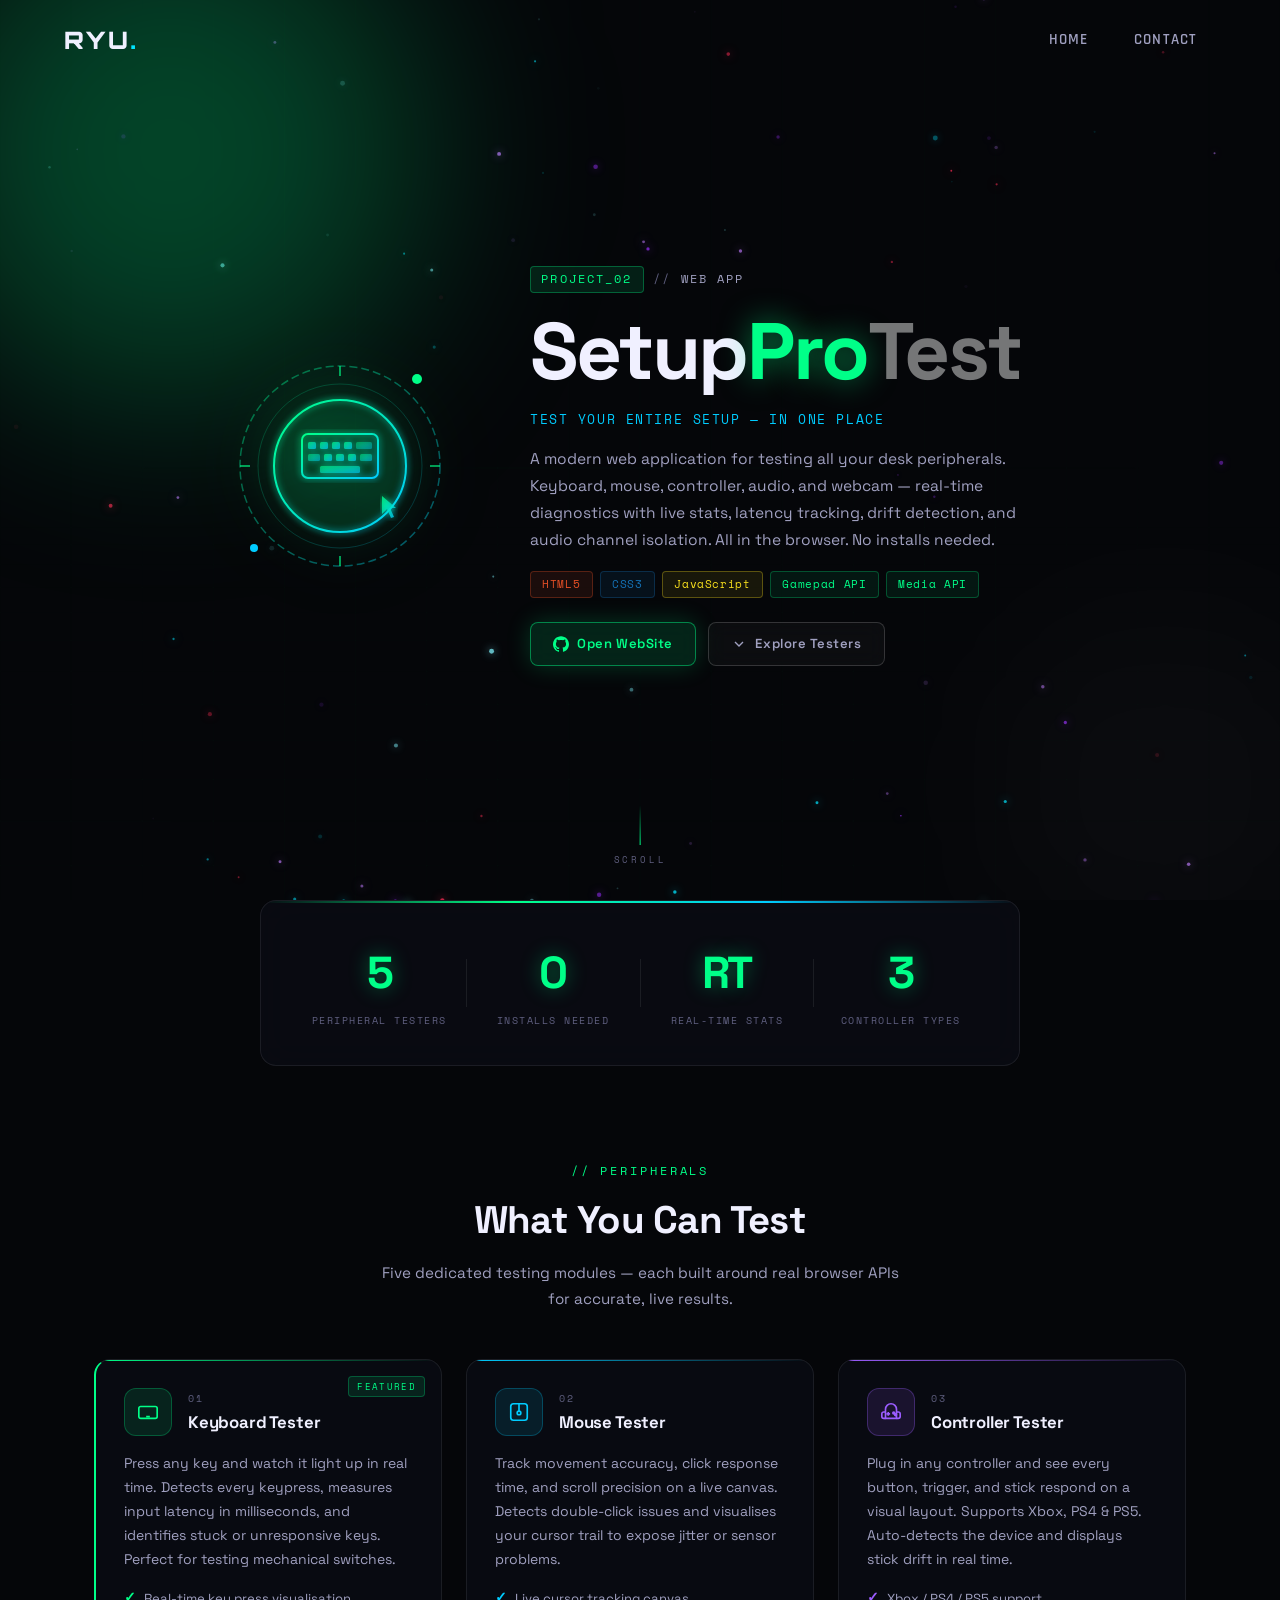
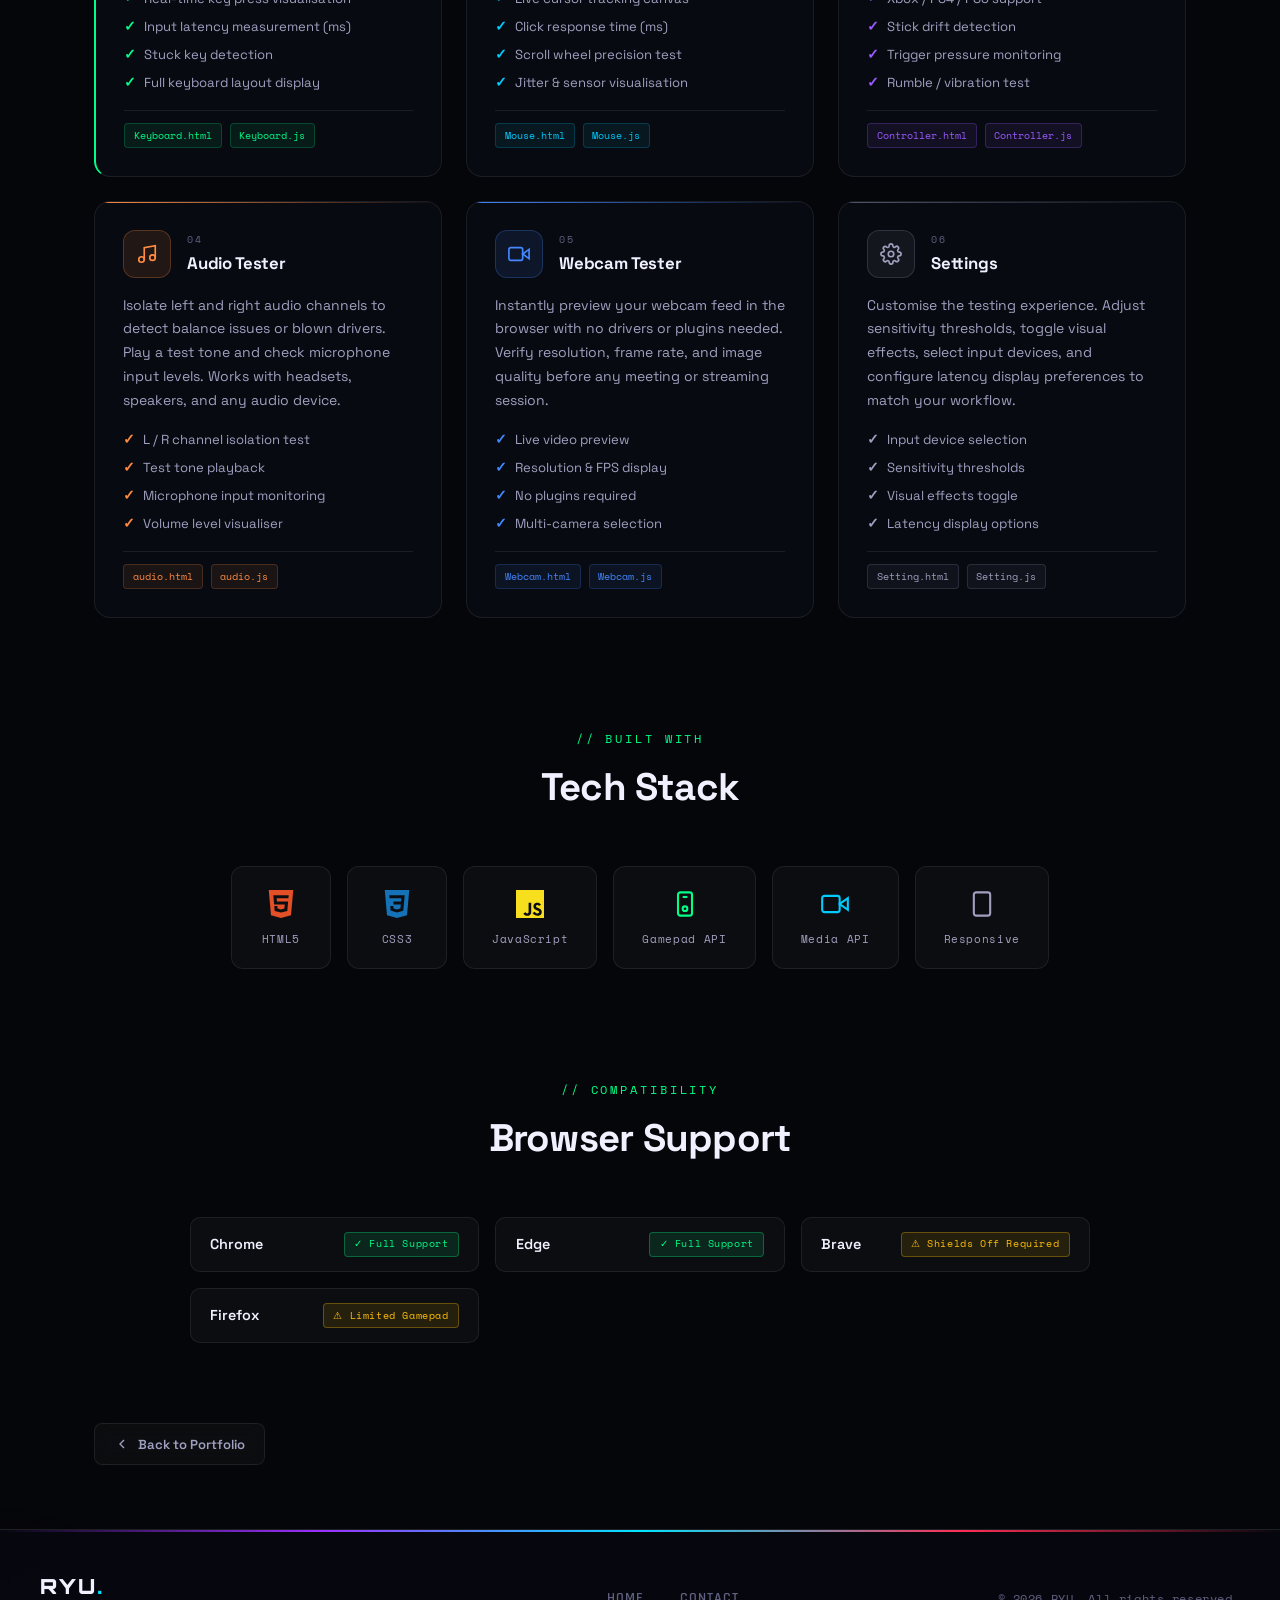
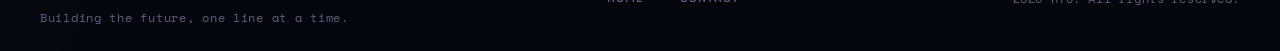
==== commit 0cf90d29: "Add files via upload" ====
--- a/pages/setupprotest.html
+++ b/pages/setupprotest.html
@@ -114,11 +114,11 @@
             <span class="spt-tech spt-tech--api">Media API</span>
           </div>
           <div class="spt-cta-row">
-            <a href="https://github.com/Andrei078/SetupProTest" class="spt-btn spt-btn--primary" target="_blank">
+            <a href="https://setuppt.netlify.app/" class="spt-btn spt-btn--primary" target="_blank">
               <svg class="spt-btn-icon" viewBox="0 0 24 24" fill="currentColor">
                 <path d="M12 .297c-6.63 0-12 5.373-12 12 0 5.303 3.438 9.8 8.205 11.385.6.113.82-.258.82-.577 0-.285-.01-1.04-.015-2.04-3.338.724-4.042-1.61-4.042-1.61C4.422 18.07 3.633 17.7 3.633 17.7c-1.087-.744.084-.729.084-.729 1.205.084 1.838 1.236 1.838 1.236 1.07 1.835 2.809 1.305 3.495.998.108-.776.417-1.305.76-1.605-2.665-.3-5.466-1.332-5.466-5.93 0-1.31.465-2.38 1.235-3.22-.135-.303-.54-1.523.105-3.176 0 0 1.005-.322 3.3 1.23.96-.267 1.98-.399 3-.405 1.02.006 2.04.138 3 .405 2.28-1.552 3.285-1.23 3.285-1.23.645 1.653.24 2.873.12 3.176.765.84 1.23 1.91 1.23 3.22 0 4.61-2.805 5.625-5.475 5.92.42.36.81 1.096.81 2.22 0 1.606-.015 2.896-.015 3.286 0 .315.21.69.825.57C20.565 22.092 24 17.592 24 12.297c0-6.627-5.373-12-12-12"/>
               </svg>
-              View on GitHub
+              Open WebSite
             </a>
             <a href="#testers" class="spt-btn spt-btn--secondary">
               <svg class="spt-btn-icon" viewBox="0 0 24 24" fill="none" stroke="currentColor" stroke-width="2">
